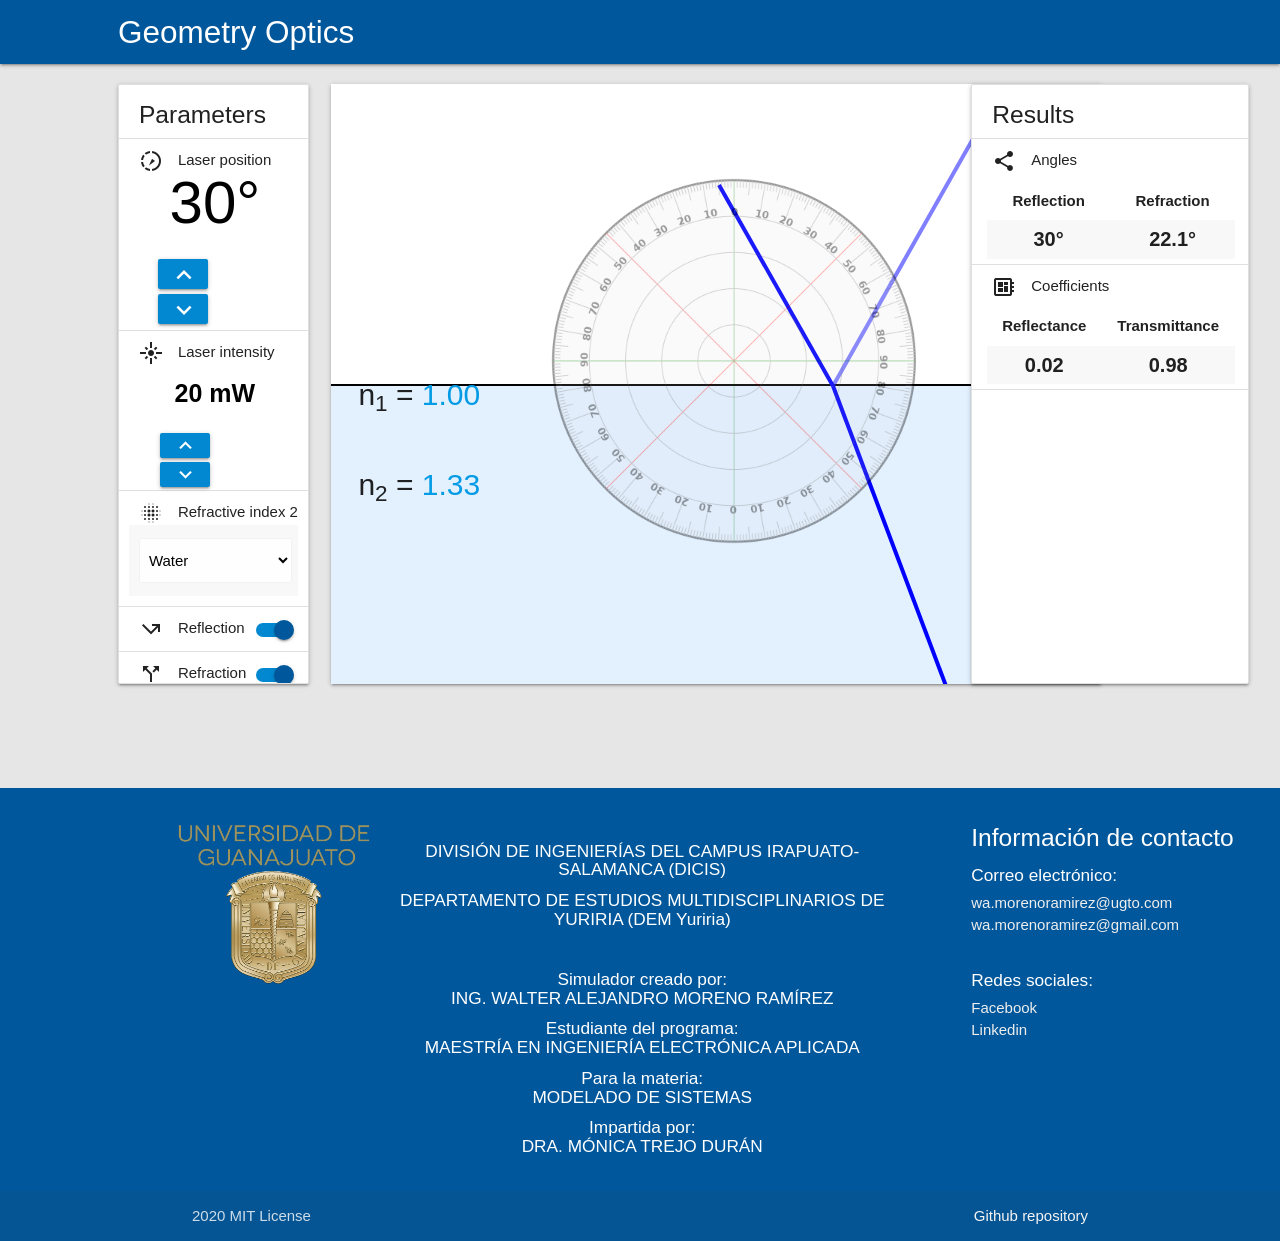
==== index.html @ 40cdc484 "Version 1.0 Stable version that show the reflection. refraction and some angles and coefficients res" ====
<!DOCTYPE html>
<html lang="en">
<head>
    <meta charset="UTF-8">
    <meta name="viewport" content="width=device-width, initial-scale=1.0">
    <link rel="stylesheet" href="Resource/css/materialize.min.css">
    <link rel="stylesheet" href="Resource/css/App.css">
    <link href="https://fonts.googleapis.com/icon?family=Material+Icons" rel="stylesheet">

    <title> Geometric Optics </title>
</head>
    <body>

        <nav class="light-blue darken-4">
            <div class="row">
                <div class="col m1 l1"></div>
                <div class="col m10 l10">
                    <div class="nav-wrapper">
                        <a href="#" class="brand-logo"> Geometry Optics </a>
                        <ul id="nav-mobile" class="right hide-on-med-and-down">
                            <!-- <li> <a class='dropdown-trigger btn' href='#' data-target='dropdown1'>Programas</a> </li> -->
                        </ul>
                    </div>
                </div>
                <div class="col m1 l1"></div>
            </div>
        </nav>

        <!-- Dropdown Structure -->
        <ul id='dropdown1' class='dropdown-content'>
            <li><a href="#!">one</a></li>
            <li><a href="#!">two</a></li>
            <li class="divider" tabindex="-1"></li>
            <li><a href="#!">three</a></li>
            <li><a href="#!"><i class="material-icons">view_module</i>four</a></li>
            <li><a href="#!"><i class="material-icons">cloud</i>five</a></li>
        </ul>

        <div class="row"></div>
        <div class="row">
            <div class="col m1 l1"></div>
            
            <div class="col m2 l2">
                
                <ul class="collection with-header parameters-area">
                    <li class="collection-header"><h5>Parameters</h5></li>

                    <li class="collection-item">
                        <p class="laser-position-title"> <i class="material-icons left">slow_motion_video</i> Laser position </p>
                        
                        <div class="container-laser-position">
                            <div class="input-field laser-rotation-input">
                                <input placeholder="Laser rotation" id="txtLaserPosition" type="text" class="validate" value="30°">
                            </div>

                            <div class="position-buttons">
                                <button id="btnMoreDegrees" class="waves-effect waves btn-small btnPaintCSS light-blue darken-2 degrees-icon"><i class="large material-icons">expand_less</i></button>
                                <button id="btnLessDegrees" class="waves-effect waves btn-small btnPaintCSS light-blue darken-2 degrees-icon"><i class="large material-icons">expand_more</i></button>
                            </div>

                        </div>
                    </li>

                    <li class="collection-item">
                        <p class="laser-position-title"> <i class="material-icons left">flare</i> Laser intensity  </p>

                        <div class="container-laser-position">
                            <div class="input-field laser-rotation-input">
                                <input id="txt-laser-intensity" type="text" class="validate" value="20 mW">
                            </div>

                            <div class="position-intensity-buttons">
                                <button id="btn-more-laser-intensity" class="waves-effect waves btn light-blue darken-2 laser-icon"><i class="large material-icons">expand_less</i></button>
                                <button id="btn-less-laser-intensity" class="waves-effect waves btn light-blue darken-2 laser-icon"><i class="large material-icons">expand_more</i></button>
                            </div>

                        </div>
                    </li>

                    <li class="collection-item">
                        <div class="laser-position-title">
                            
                            <div> <i class="material-icons left">blur_on</i> Refractive index 2 </div>

                            <table class="table-refractive-indices striped">
                                <thead>
                                  <tr>
<!--                                    <th class="center-align"> Refractive index 2 <div class="refractive-indices-notation"> n <sub>2</sub> </div> </th> -->
<!--                                    <th class="center-align refractive-indices-notation">
                                        <div class="numeration-refractive-index-3"></div> n <sub>3</sub> </div>
                                        
                                        <div class="switch switch-refractive-index-3">
                                            <label>
                                                <input id="checkbox-activate-index-3" type="checkbox">
                                                <span  class="lever"></span>
                                            </label>
                                        </div>
                                    </th>
-->
                                  </tr>
                                </thead>
                        
                                <tbody>
                                  <tr>
                                    <td>
                                        <div class="select-refractive-index-container">
                                            <select id="select-refractive-index-2" class="browser-default">
                                              <option value="1">Air</option>
                                              <option value="2">Water</option>
                                              <option value="3">Glass</option>
                                            </select>
                                        </div>
                                    </td>

<!--                                    <td>
                                        <div class="select-refractive-index-container">
                                            <select id="select-refractive-index-3" class="browser-default" disabled>
                                              <option value="1">Air</option>
                                              <option value="2">Water</option>
                                              <option value="3">Glass</option>
                                            </select>
                                        </div>
                                    </td>
-->
                                  </tr>
                                </tbody>
                              </table>

                        </div>
                    </li>

                    <li class="collection-item">
                        <div class="laser-position-title">
                            <div> <i class="material-icons left">call_missed_outgoing</i> Reflection  </div>
                            <div class="switch switch-reflection">
                                <label>
                                    <input id="checkboxReflection" type="checkbox">
                                    <span  class="lever"></span>
                                </label>
                            </div>
                        </div>
                    </li>

                    <li class="collection-item">
                        <div class="laser-position-title">
                            <div> <i class="material-icons left">call_split</i> Refraction  </div>
                            
                            <div class="switch switch-refraction">
                                <label>
                                    <input id="checkboxRefraction" type="checkbox">
                                    <span  class="lever"></span>
                                </label>
                            </div>

                        </div>

                    </li>

                    <li class="collection-item">
                        <div class="laser-position-title">
                            <div> <i class="material-icons left">pie_chart_outlined</i> Protactor  </div>
                            <div class="switch switch-transportador">
                                <label>
                                    <input id="checkboxImgTransportador" type="checkbox">
                                    <span  class="lever"></span>
                                </label>
                            </div>

                        </div>
                    </li>

                    <li class="collection-item"> </li>

                </ul>
                
            </div>

            <!-- Pizarron para pintar las simulaciones -->
            <div class="col m6 l6">
                <div class="container-svg">
                    <svg id="svg_paint" height="100%" width="100%"> </svg>
                </div>
    
                <img src="Resource/images/transportador.png" id="img-transportador" class="img-transportador">
                <p class="ref-index1-container"> n<sub>1</sub> = <a class="ref-index1"></a>  </p>
                <p class="ref-index2-container"> n<sub>2</sub> = <a class="ref-index2"></a>  </p>
                <p class="ref-index3-container"> n<sub>3</sub> = <a class="ref-index3"></a>  </p>
            </div>

            <!-- Columna para los resultados -->
            <div class="col m2 l2 col-results">
                <ul class="collection with-header parameters-area">
                    <li class="collection-header"><h5>Results</h5></li>

                    <li class="collection-item">
                        <p class="laser-position-title"> <i class="material-icons left">share</i> Angles </p>

                        <table class="table-angles striped">
                            <thead>
                              <tr>
                                  <th class="center-align">Reflection</th>
                                  <th class="center-align">Refraction</th>
                              </tr>
                            </thead>
                    
                            <tbody>
                              <tr class="tr-data">
                                <td class="angle-reflection-result center-align"></td>
                                <td class="angle-refraction-result center-align"></td>
                              </tr>
                            </tbody>
                        </table>

                    </li>

                    <li class="collection-item">
                        <p class="laser-position-title"> <i class="material-icons left">developer_board</i> Coefficients </p>

                        <table class="table-coefficients striped">
                            <thead>
                              <tr>
                                  <th class="center-align">Reflectance</th>
                                  <th class="center-align">Transmittance</th>
                              </tr>
                            </thead>
                    
                            <tbody>
                              <tr class="tr-data">
                                <td class="resultReflectance center-align"></td>
                                <td class="resultTransmittance center-align"></td>
                              </tr>
                            </tbody>
                        </table>
                    </li>

                    <li class="collection-item">
                    </li>

<!--
                    <li class="collection-item">
                        <p class="laser-position-title"> <i class="material-icons left">trending_flat</i> Max distance </p>
                        <table class="table-coefficients striped">
                            <tbody>
                              <tr class="tr-data">
                                <td class="result-max-distance center-align"> 2 m </td>
                              </tr>
                            </tbody>
                        </table>
                    </li>

                    <li class="collection-item">
                        <p class="laser-position-title"> <i class="material-icons left">undo</i> alpha <sub>2</sub> </p>
                    </li>

                    <li class="collection-item">
                        <button class="btn waves-effect waves-light btn-draw-circle light-blue darken-4" type="submit" name="action">
                            Draw circle <i class="material-icons left">brightness_1</i>
                        </button>
                    </li>
-->
                </ul>
            </div>

            <div class="col m1 l1"></div>
        </div><br><br><br>

        <footer class="page-footer light-blue darken-4">
            <div class="row">

                <div class="col m1 l1"></div>
                <div class="col m3 l3">
                    <img class="imagen-ug" src="Resource/images/escudo.png" alt="Escudo oficial de la Universidad de Guanajuato" href="www.ugto.mx">
                </div>

                <div class="col m5 l5">
                    <div class="course-information"> <br>
                        <h6 class="white-text center-align">DIVISI&Oacute;N DE INGENIER&Iacute;AS DEL CAMPUS IRAPUATO-SALAMANCA (DICIS)</h6>
                        <h6 class="white-text center-align">DEPARTAMENTO DE ESTUDIOS MULTIDISCIPLINARIOS DE YURIRIA (DEM Yuriria)</h6> <br>
                        <h6 class="white-text center-align">Simulador creado por: <br> ING. WALTER ALEJANDRO MORENO RAM&Iacute;REZ</h6>
                        <h6 class="white-text center-align">Estudiante del programa: <br> MAESTRÍA EN INGENIER&Iacute;A ELECTR&Oacute;NICA APLICADA</h6>
                        <h6 class="white-text center-align">Para la materia: <br> MODELADO DE SISTEMAS </h6>
                        <h6 class="white-text center-align">Impartida por: <br> DRA. M&Oacute;NICA TREJO DUR&Aacute;N </h6>

                        <p class="grey-text text-lighten-4 center-align">  </p>
                    </div>
                </div>

                <div class="col m3 l3">
                    <h5 class="white-text"> Información de contacto </h5>
                    <ul>
                        <h6>Correo electr&oacute;nico:</h6>
                        <li><a class="grey-text text-lighten-3" href="#!">wa.morenoramirez@ugto.com</a></li>
                        <li><a class="grey-text text-lighten-3" href="#!">wa.morenoramirez@gmail.com</a></li> <br>
                        
                        <h6>Redes sociales:</h6>
                        <li><a class="grey-text text-lighten-3" href="https://www.facebook.com/walteralejandromr">Facebook</a></li>
                        <li><a class="grey-text text-lighten-3" href="https://www.linkedin.com/in/walter-alejandro-moreno-ram%C3%ADrez-91846a1a5/">Linkedin</a></li>
                    </ul>
                </div>

            </div>
            <div class="footer-copyright">
                <div class="container">
                2020 MIT License
                <a class="grey-text text-lighten-4 right" href="https://github.com/wamor17/Geometry_Optics_Simulator"> Github repository </a>
                </div>
            </div>
        </footer>

        <script src="Resource/js/jquery-3.5.1.min.js"></script>
        <script src="Resource/js/materialize.min.js"></script>
        <script src="Resource/js/App.js"></script>
    </body>
</html>
---- Resource/css/App.css ----
body{
    background: rgb(230, 230, 230);
}

.container-svg{
    position: relative;
    width: 770px;
    height: 600px;
    background: linear-gradient(180deg, rgb(255, 255, 255) 50%, rgb(227, 241, 255) 50%, rgb(227, 241, 255) 100%);
    box-shadow: 0 2px 2px 0 rgba(0,0,0,0.14), 0 3px 1px -2px rgba(0,0,0,0.12), 0 1px 5px 0 rgba(0,0,0,0.2);
    z-index: -1;
    display: block;
    opacity: 1;
}

.col-results{
    width: 300px !important;
}

.position-buttons{
    width: 50px;
    padding: 0 0 0 5px;
}

.position-buttons button{
   display: block;
}

#btnMoreDegrees, #btnLessDegrees{
    margin: 5px;
    width: 50px;
    height: 30px;
    z-index: 100;
}

#img-transportador{
    position: absolute;
    left: 42%;
    right: auto;
    top: 18.8%;
    bottom: auto;
    width: 30%;
    z-index: 1;
    opacity: 0.4;
}

.collection-item{
    padding-left: 15px !important;
}

.collection-item{
    padding: 0 !important;
    box-shadow: none !important;
}

.collapsible, .parameters-area, .expandible {
    box-shadow: none !important;
}

.collapsible-body{
    background-color: white !important;
}

.collapsible, .collection, .parameters-area{
    background-color: white;
    height: 600px;
    margin-top: 0;
    box-shadow: 0 2px 2px 0 rgba(0,0,0,0.14), 0 3px 1px -2px rgba(0,0,0,0.12), 0 1px 5px 0 rgba(0,0,0,0.2) !important;
}

.btnPaintCSS{
    left: 30%
}

#txtLaserPosition, #txt-laser-intensity{
    position: relative;
    top: -15px;
    left: 15px;
    width: 100px;
    height: 65px;
    font-size: 60px !important;
    margin: 0 0 0 0 !important;
    padding: 2px 10px 2px 15px;
    text-align: center;
    border-bottom: 0 !important;
}

.laser-position-title{
    margin: 10px 0px 10px 20px;
}

.laser-position-title div{
    display: inline-block;
}

.switch-reflection, .switch-refraction, .switch-transportador{
     position: absolute;
     right: 0;
 }

.ref-index1-container, .ref-index2-container, .ref-index3-container{
    position: absolute;
    font-size: 30px;
}

.ref-index1-container{
    top: 38%;
    left: 28%;
}

.ref-index2-container{
    top: 48%;
    left: 28%;
}

.ref-index3-container{
    top: 65%;
    left: 28%;
    display: none;
}

#textbox-reflection, #checkboxImgTransportador{
    margin-bottom: 0px !important;
    width: 80%;
    font-size: 35px;
    text-align: center; 
}

.refraction-box div{
    display: inline-block;
}

.select-refractive-index-container{
    margin: 5px 2px;
    width: 100%;
}

.container-text-box{
    margin: 5px 5px 5px -10px !important;
    padding: 0 5px 0 25px;
    right: 0;
}

.refraction-box div{
    display: inline-block;
}

#textbox-refraction{
    width: 80px;
    font-size: 35px;
    text-align: center;
}

.txt-output-reflection{
    margin: 2px 10px 2px 10px;
}

.result-reflection-container p, .result-refraction-container p{
    display: inline-block;
}

.results-simulation{
    margin: 0 0px 0 20px !important;
}

.angle-reflection-result, .angle-refraction-result{
    position: relative;
    font-size: 20px;
    font-weight: bold;
    margin-left: 15px;
}

.row-menu-navbar{
    margin-bottom: 0 !important;
}

.table-coefficients{
    margin: 0 5px 5px 15px;
    width: 90% !important;
}

.table-angles{
    margin: 0 5px 5px 15px;
    width: 90% !important;
}

.table-refractive-indices{
    margin: 0 5px 5px -10px;
    width: 100%;
}

.refractive-indices-notation{
    font-size: 20px;
}

th, td{
    padding: 8px !important;
}

.resultReflectance, .resultTransmittance{
    font-size: 20px;
    font-weight: bold;
}

.tr-data{
    border-bottom: 0 !important;
}

.collection-header{
    padding: 0 20px !important;
}

.imagen-ug{
    width: 75%;
    margin-left: 15%;
/*    margin-top: 30px;    */
}

.course-information{
    position: relative;
    left: -10%;
}

.container-laser-position div{
    display: inline-block;
    margin: 1px !important;
}

.container-laser-position{
    padding: 0px 15px 0 15px !important;
}

.laser-intensity{
    margin: 6px 20px 10px 45px;
    width: 50%;
    border: 1px solid black;
}

#txt-laser-intensity{
    height: 50px !important;
    text-align: center !important;
    font-size: 25px !important;
    top: -8px;
    font-weight: bold;
}

#btn-more-laser-intensity, #btn-less-laser-intensity{
    margin: 2px;
    width: 50px;
    height: 25px;
}

.position-intensity-buttons{
    width: 50px;
    padding: 0 0 0 23px;
}

.laser-icon i{
    position: relative;
    font-size: 25px;
    top: -5px;
    left: -3px;
}

.degrees-icon i{
    font-size: 30px;
    position: relative;
    left: -5px;
}

.switch label input[type=checkbox]:checked+.lever {
    background-color: #0288d1;
}
  
.switch label input[type=checkbox]:checked+.lever:after {
    background-color: #01579b;
}

.btn-draw-circle{
    margin-left: 22%;
    margin-top: 10%;
}

.result-max-distance{
    font-size: 20px;
    font-weight: bold;
}

.numeration-refractive-index-3{
    left: 0 !important;
}

.switch-refractive-index-3{
    margin-right: -35px;
}

.numeration-refractive-index-3{
    margin-right: -20px;
}
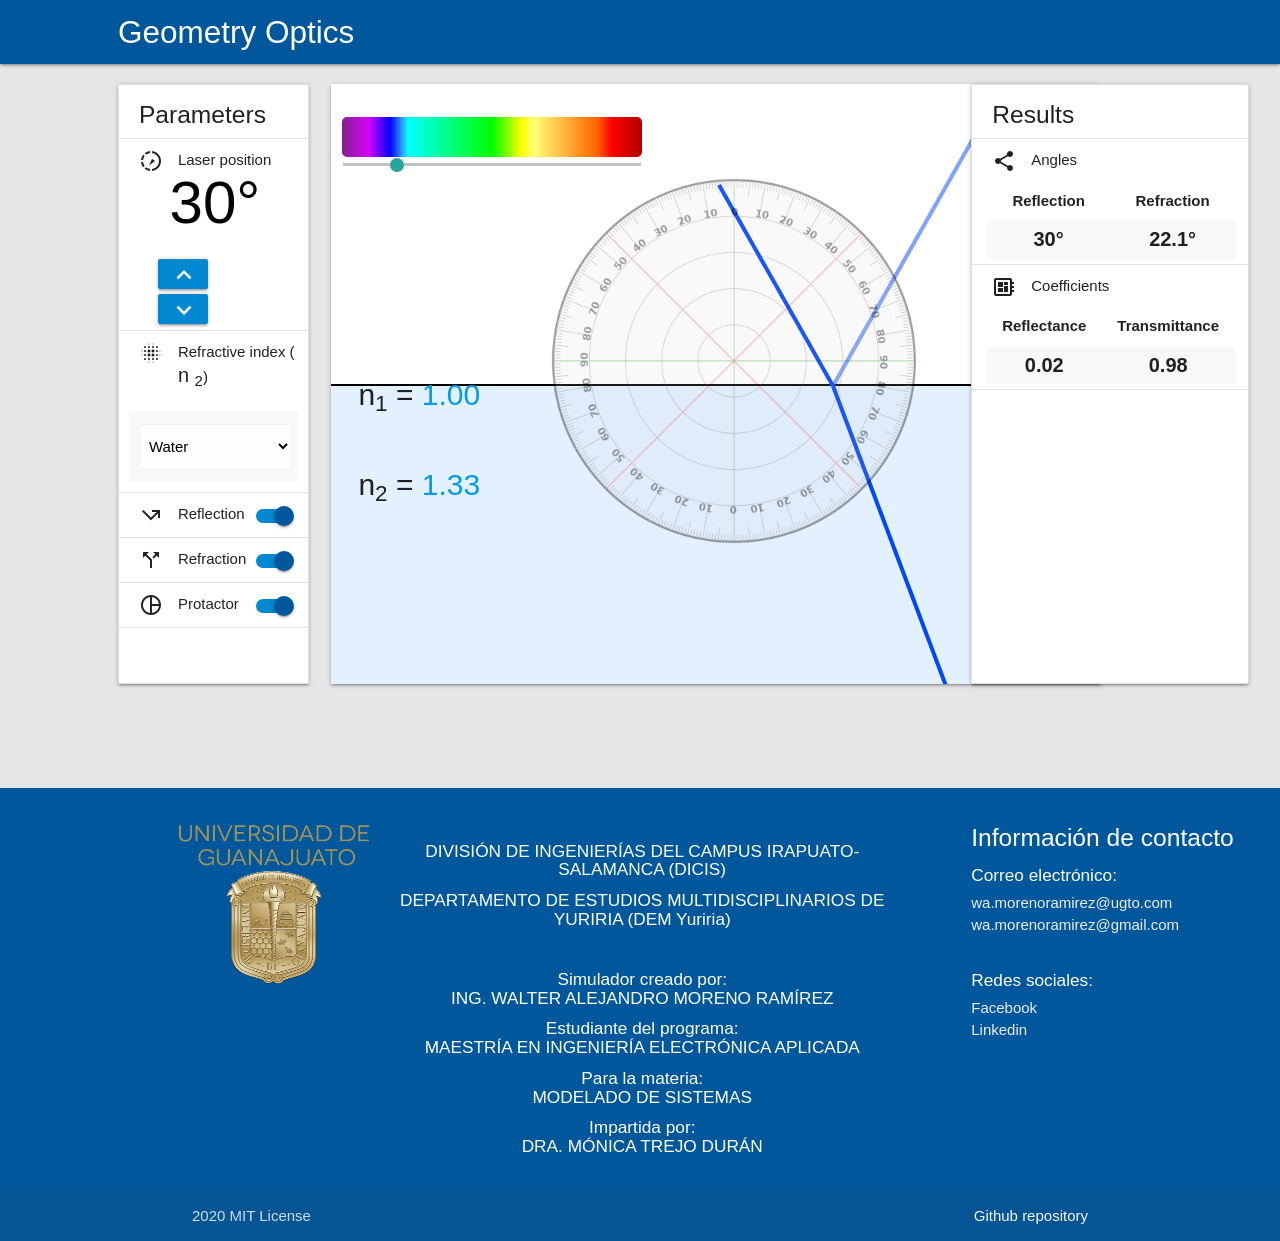
==== commit 5aede2a2: "Version 1.1 Add the option to change the color of the lines drawed, and comment some code for hide t" ====
--- a/index.html
+++ b/index.html
@@ -16,7 +16,7 @@
                 <div class="col m1 l1"></div>
                 <div class="col m10 l10">
                     <div class="nav-wrapper">
-                        <a href="#" class="brand-logo"> Geometry Optics </a>
+                        <a href="index.html" class="brand-logo"> Geometry Optics </a>
                         <ul id="nav-mobile" class="right hide-on-med-and-down">
                             <!-- <li> <a class='dropdown-trigger btn' href='#' data-target='dropdown1'>Programas</a> </li> -->
                         </ul>
@@ -43,7 +43,7 @@
             <div class="col m2 l2">
                 
                 <ul class="collection with-header parameters-area">
-                    <li class="collection-header"><h5>Parameters</h5></li>
+                    <li class="collection-header"><h5> <strong>Parameters</strong> </h5></li>
 
                     <li class="collection-item">
                         <p class="laser-position-title"> <i class="material-icons left">slow_motion_video</i> Laser position </p>
@@ -61,7 +61,7 @@
                         </div>
                     </li>
 
-                    <li class="collection-item">
+<!--                    <li class="collection-item">
                         <p class="laser-position-title"> <i class="material-icons left">flare</i> Laser intensity  </p>
 
                         <div class="container-laser-position">
@@ -75,18 +75,18 @@
                             </div>
 
                         </div>
-                    </li>
+                    </li> -->
 
                     <li class="collection-item">
                         <div class="laser-position-title">
                             
-                            <div> <i class="material-icons left">blur_on</i> Refractive index 2 </div>
+                            <div> <i class="material-icons left">blur_on</i> Refractive index (<div class="refractive-indices-notation"> <strong>n <sub>2</sub></strong></div>) </div> <br>
 
                             <table class="table-refractive-indices striped">
                                 <thead>
                                   <tr>
-<!--                                    <th class="center-align"> Refractive index 2 <div class="refractive-indices-notation"> n <sub>2</sub> </div> </th> -->
-<!--                                    <th class="center-align refractive-indices-notation">
+<!--                                    <th class="center-align refractive-indices-notation"> n <sub>2</sub> </th>
+                                    <th class="center-align refractive-indices-notation">
                                         <div class="numeration-refractive-index-3"></div> n <sub>3</sub> </div>
                                         
                                         <div class="switch switch-refractive-index-3">
@@ -95,11 +95,10 @@
                                                 <span  class="lever"></span>
                                             </label>
                                         </div>
-                                    </th>
--->
+                                    </th> -->
                                   </tr>
                                 </thead>
-                        
+<br>
                                 <tbody>
                                   <tr>
                                     <td>
@@ -111,7 +110,6 @@
                                             </select>
                                         </div>
                                     </td>
-
 <!--                                    <td>
                                         <div class="select-refractive-index-container">
                                             <select id="select-refractive-index-3" class="browser-default" disabled>
@@ -120,8 +118,7 @@
                                               <option value="3">Glass</option>
                                             </select>
                                         </div>
-                                    </td>
--->
+                                    </td> -->
                                   </tr>
                                 </tbody>
                               </table>
@@ -185,12 +182,24 @@
                 <p class="ref-index1-container"> n<sub>1</sub> = <a class="ref-index1"></a>  </p>
                 <p class="ref-index2-container"> n<sub>2</sub> = <a class="ref-index2"></a>  </p>
                 <p class="ref-index3-container"> n<sub>3</sub> = <a class="ref-index3"></a>  </p>
+
+                <div class="color-slider-container">
+                    <div class="color-box"></div>
+                    <div class="color-range-field">
+                        <p class="range-field">
+                            <input type="range" id="range-color" min="400" max="700" />
+                        </p>
+                    </div>
+                </div>
+
+                <div id="test-slider"></div>
+
             </div>
 
             <!-- Columna para los resultados -->
             <div class="col m2 l2 col-results">
                 <ul class="collection with-header parameters-area">
-                    <li class="collection-header"><h5>Results</h5></li>
+                    <li class="collection-header"><h5> <strong>Results</strong> </h5></li>
 
                     <li class="collection-item">
                         <p class="laser-position-title"> <i class="material-icons left">share</i> Angles </p>
@@ -247,17 +256,13 @@
                             </tbody>
                         </table>
                     </li>
-
-                    <li class="collection-item">
-                        <p class="laser-position-title"> <i class="material-icons left">undo</i> alpha <sub>2</sub> </p>
-                    </li>
-
-                    <li class="collection-item">
+-->
+
+<!--                    <li class="collection-item">
                         <button class="btn waves-effect waves-light btn-draw-circle light-blue darken-4" type="submit" name="action">
                             Draw circle <i class="material-icons left">brightness_1</i>
                         </button>
-                    </li>
--->
+                    </li> -->            
                 </ul>
             </div>
 
--- a/Resource/css/App.css
+++ b/Resource/css/App.css
@@ -43,6 +43,7 @@
     width: 30%;
     z-index: 1;
     opacity: 0.4;
+    border-radius: 100%;
 }
 
 .collection-item{
@@ -115,9 +116,8 @@
 }
 
 .ref-index3-container{
-    top: 65%;
-    left: 28%;
-    display: none;
+    top: 68%;
+    left: 28.3%;
 }
 
 #textbox-reflection, #checkboxImgTransportador{
@@ -299,4 +299,36 @@
     margin-right: -20px;
 }
 
-
+.ref-index3-container{
+    display: none;
+}
+
+.color-box{
+    width: 300px;
+    height: 40px;
+    background-color: rgb(220, 220, 220);
+    border-radius: 5px;
+    background: linear-gradient(90deg, rgb(133, 33, 139) 0%, rgb(212, 2, 251) 9%, rgb(0, 0, 255) 16%, rgb(48, 155, 255) 20%, rgb(0, 255, 255) 22%, rgb(0, 255, 0) 50%, rgb(255, 255, 0) 60%, rgb(255, 255, 120) 64%, rgb(254, 102, 1) 85%, rgb(255, 0, 0) 90%, rgb(180, 0, 0) 100% );
+}
+
+.color-slider-container div{
+    display: block;
+}
+
+.color-slider-container{
+    position: absolute;
+    top: 13%;
+    left: 26.7%;
+}
+
+.range-field{
+    margin-bottom: 0;
+    margin-top: -10px;
+}
+
+.img-espectro-visible{
+    position: absolute;
+    top: 15%;
+    width: 100%;
+    height: 40px;
+}
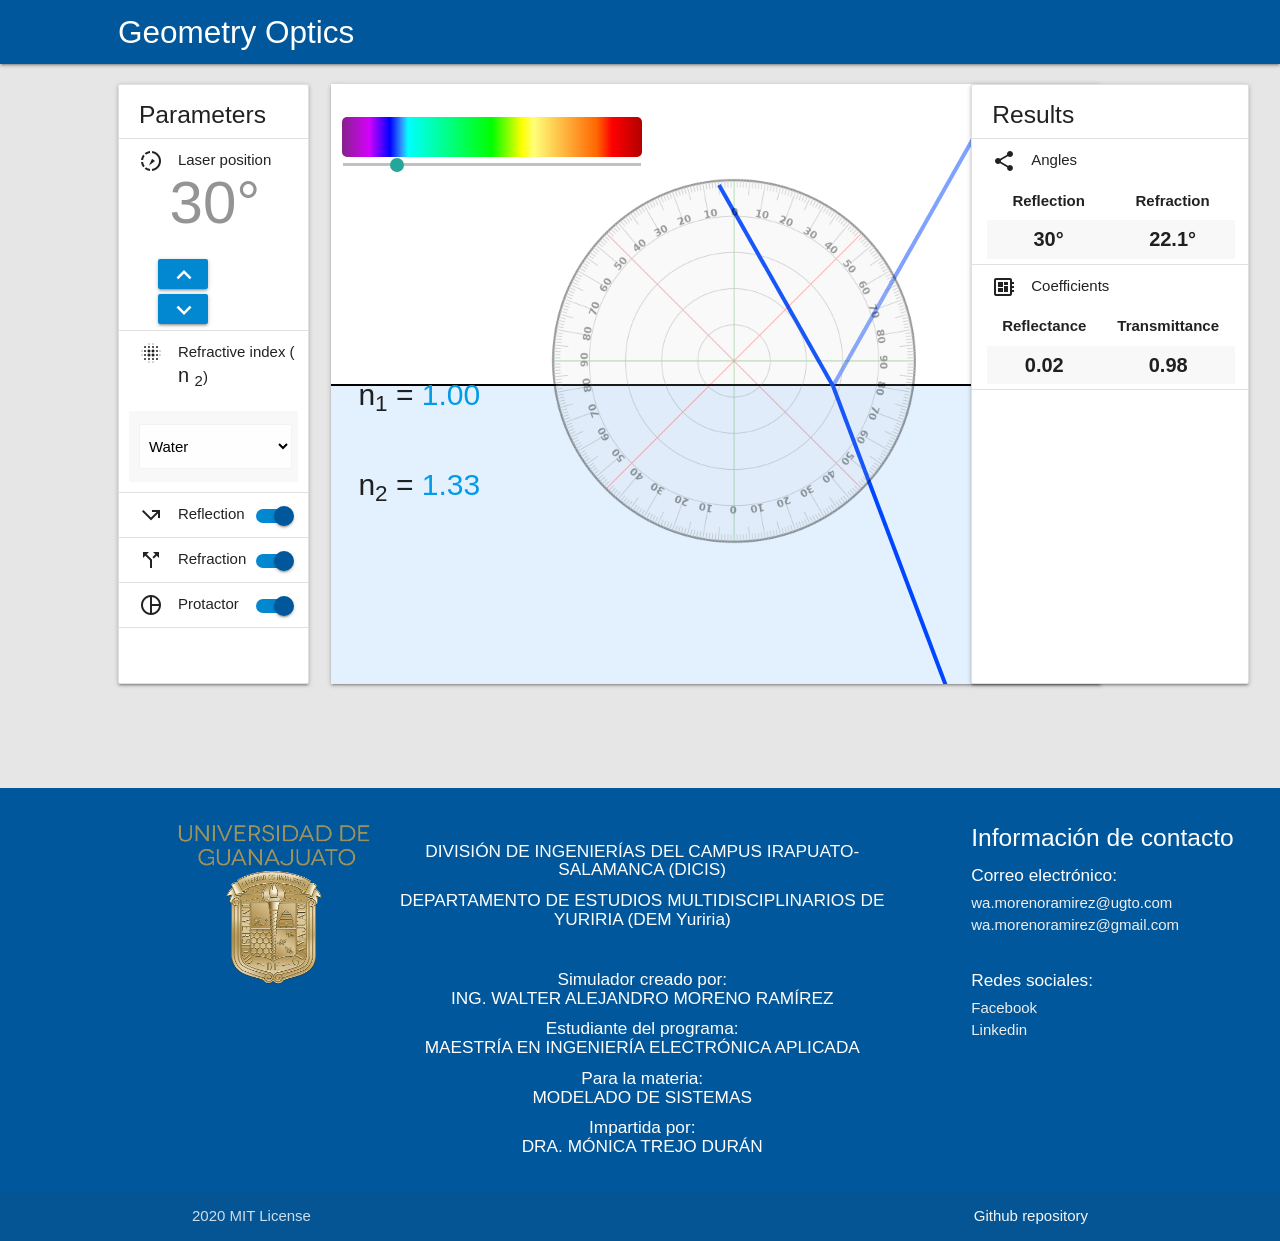
==== commit 6d2ab287: "Version 1.1.1 Fixed minor bugs - Fix the bug in refractive index select and the reflection and refra" ====
--- a/index.html
+++ b/index.html
@@ -50,7 +50,7 @@
                         
                         <div class="container-laser-position">
                             <div class="input-field laser-rotation-input">
-                                <input placeholder="Laser rotation" id="txtLaserPosition" type="text" class="validate" value="30°">
+                                <input disabled placeholder="Laser rotation" id="txtLaserPosition" type="text" class="validate" value="30°">
                             </div>
 
                             <div class="position-buttons">
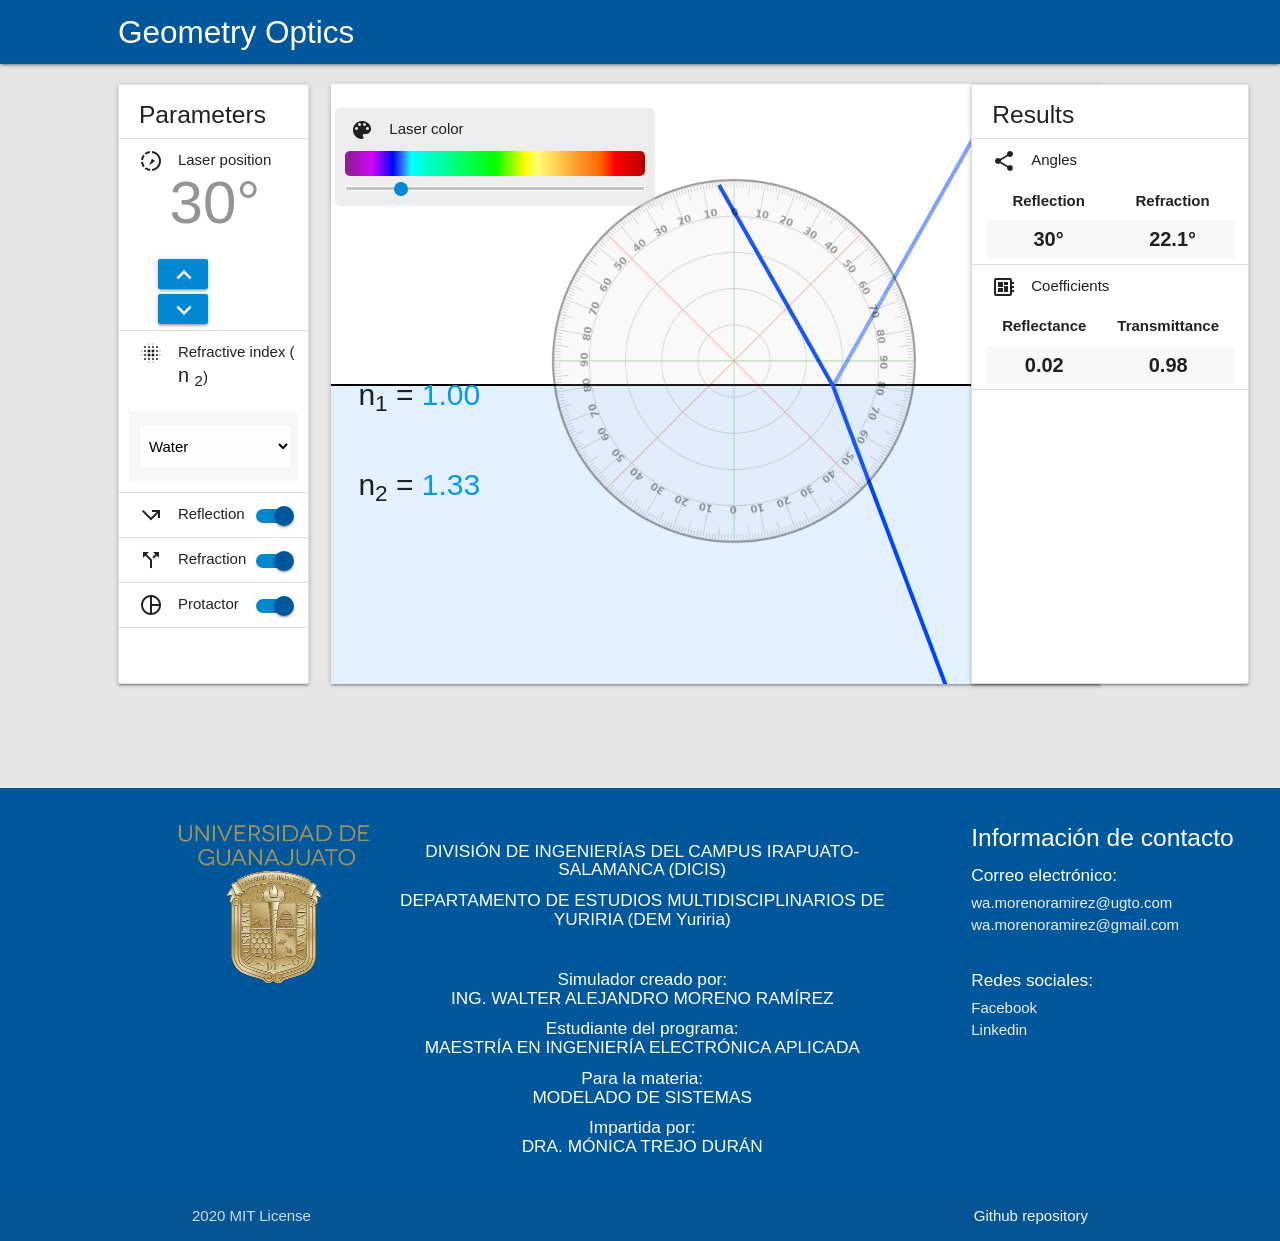
==== commit 245abed9: "Version 1.1.2 Just a little appearance modification in the color slider." ====
--- a/index.html
+++ b/index.html
@@ -184,6 +184,7 @@
                 <p class="ref-index3-container"> n<sub>3</sub> = <a class="ref-index3"></a>  </p>
 
                 <div class="color-slider-container">
+                    <p class="title-laser-color"> <i class="material-icons left">color_lens</i> Laser color </p>
                     <div class="color-box"></div>
                     <div class="color-range-field">
                         <p class="range-field">
--- a/Resource/css/App.css
+++ b/Resource/css/App.css
@@ -305,7 +305,7 @@
 
 .color-box{
     width: 300px;
-    height: 40px;
+    height: 25px;
     background-color: rgb(220, 220, 220);
     border-radius: 5px;
     background: linear-gradient(90deg, rgb(133, 33, 139) 0%, rgb(212, 2, 251) 9%, rgb(0, 0, 255) 16%, rgb(48, 155, 255) 20%, rgb(0, 255, 255) 22%, rgb(0, 255, 0) 50%, rgb(255, 255, 0) 60%, rgb(255, 255, 120) 64%, rgb(254, 102, 1) 85%, rgb(255, 0, 0) 90%, rgb(180, 0, 0) 100% );
@@ -317,13 +317,21 @@
 
 .color-slider-container{
     position: absolute;
-    top: 13%;
-    left: 26.7%;
+    top: 12%;
+    left: 26.2%;
+    padding: 5px 10px 5px 10px;
+    background-color: rgba(220, 220, 220, 0.5);
+    border-radius: 5px;
+    z-index: 15;
 }
 
 .range-field{
-    margin-bottom: 0;
-    margin-top: -10px;
+    margin-bottom: -5px;
+    margin-top: -5px;
+}
+
+.range-color{
+    background-color: rgb(0, 0, 255) !important;
 }
 
 .img-espectro-visible{
@@ -332,3 +340,29 @@
     width: 100%;
     height: 40px;
 }
+
+.title-laser-color{
+    margin: 5px 0px 10px 5px;
+}
+
+/* Change the slider color*/
+
+input[type=range]::-webkit-slider-thumb {
+    background-color: #0288d1;
+}
+
+input[type=range]::-moz-range-thumb {
+    background-color: #0288d1;
+}
+
+input[type=range]::-ms-thumb {
+    background-color: #0288d1;
+}
+
+input[type=range] + .thumb {
+    background-color: #01579b;
+}
+
+input[type=range] + .thumb.active .value {
+    color: #dedede;
+}
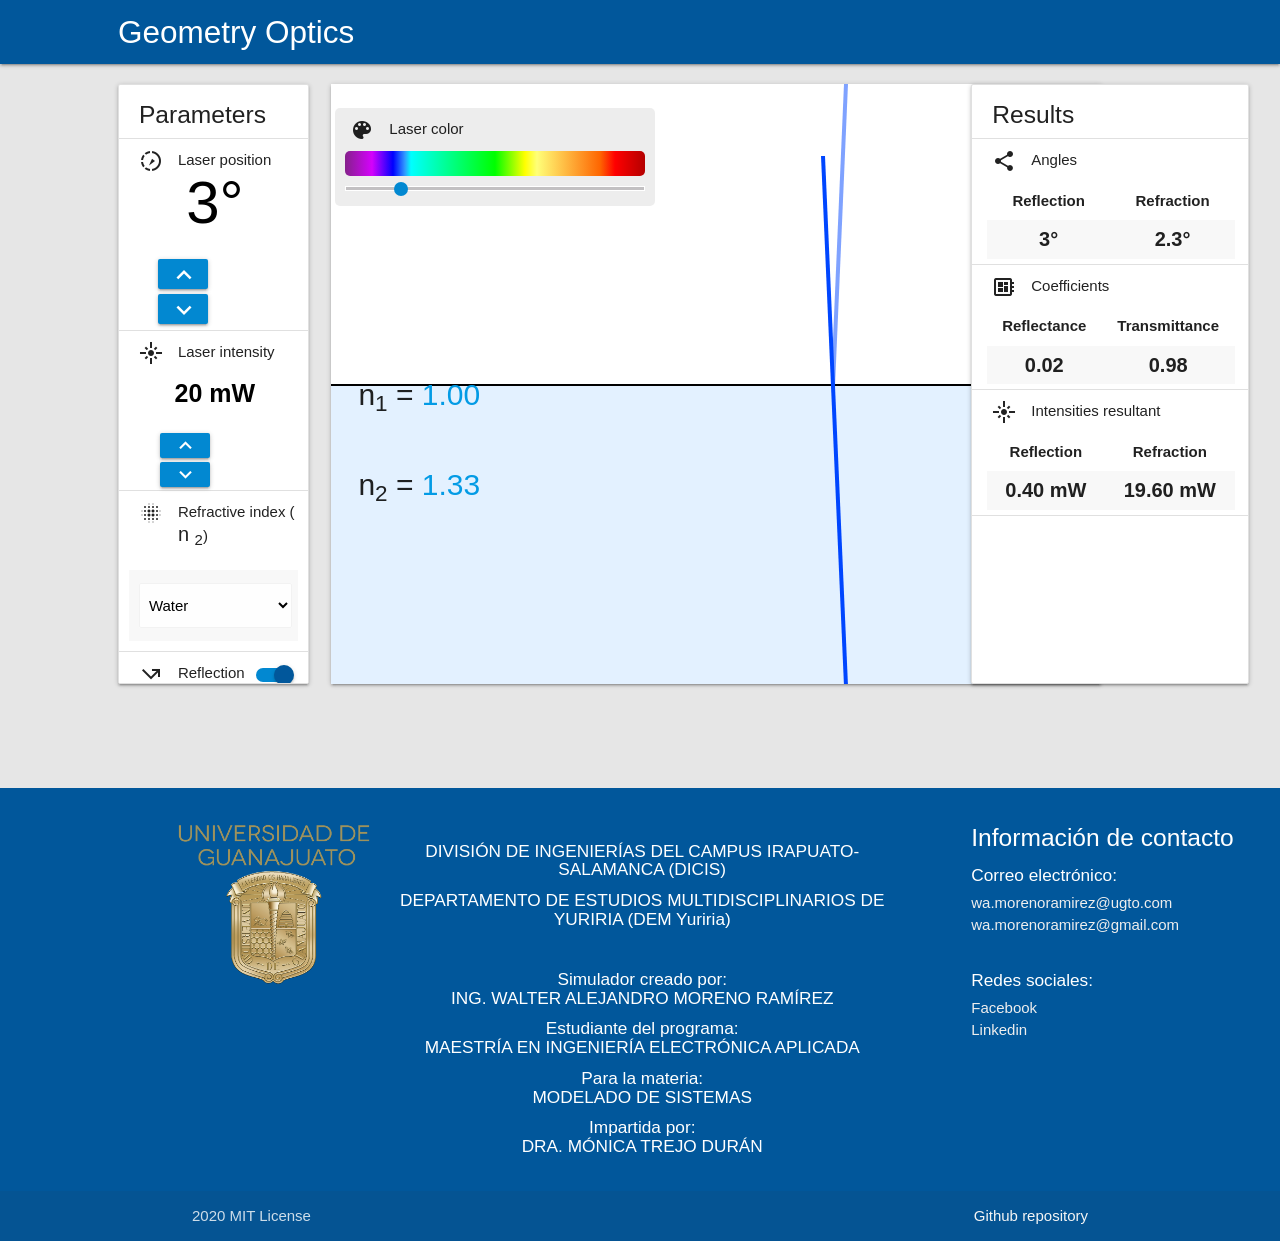
==== commit e8c9c626: "Version 1.1.3 Fix some problems with the color state of the line, and the refraction index's air of " ====
--- a/index.html
+++ b/index.html
@@ -50,7 +50,7 @@
                         
                         <div class="container-laser-position">
                             <div class="input-field laser-rotation-input">
-                                <input disabled placeholder="Laser rotation" id="txtLaserPosition" type="text" class="validate" value="30°">
+                                <input placeholder="Laser rotation" id="txtLaserPosition" type="text" class="validate" value="3°">
                             </div>
 
                             <div class="position-buttons">
@@ -61,7 +61,7 @@
                         </div>
                     </li>
 
-<!--                    <li class="collection-item">
+                    <li class="collection-item">
                         <p class="laser-position-title"> <i class="material-icons left">flare</i> Laser intensity  </p>
 
                         <div class="container-laser-position">
@@ -75,7 +75,7 @@
                             </div>
 
                         </div>
-                    </li> -->
+                    </li>
 
                     <li class="collection-item">
                         <div class="laser-position-title">
@@ -244,6 +244,26 @@
                     </li>
 
                     <li class="collection-item">
+                        <p class="laser-position-title"> <i class="material-icons left">flare</i> Intensities resultant </p>
+
+                        <table class="table-coefficients striped">
+                            <thead>
+                              <tr>
+                                  <th class="center-align">Reflection</th>
+                                  <th class="center-align">Refraction</th>
+                              </tr>
+                            </thead>
+                    
+                            <tbody>
+                              <tr class="tr-data">
+                                <td class="resultReflectionIntensity center-align"></td>
+                                <td class="resultRefractionIntensity center-align"></td>
+                              </tr>
+                            </tbody>
+                        </table>
+                    </li>
+
+                    <li class="collection-item">
                     </li>
 
 <!--
--- a/Resource/css/App.css
+++ b/Resource/css/App.css
@@ -35,6 +35,7 @@
 }
 
 #img-transportador{
+    display: none;
     position: absolute;
     left: 42%;
     right: auto;
@@ -198,7 +199,7 @@
     padding: 8px !important;
 }
 
-.resultReflectance, .resultTransmittance{
+.resultReflectance, .resultTransmittance, .resultReflectionIntensity, .resultRefractionIntensity{
     font-size: 20px;
     font-weight: bold;
 }
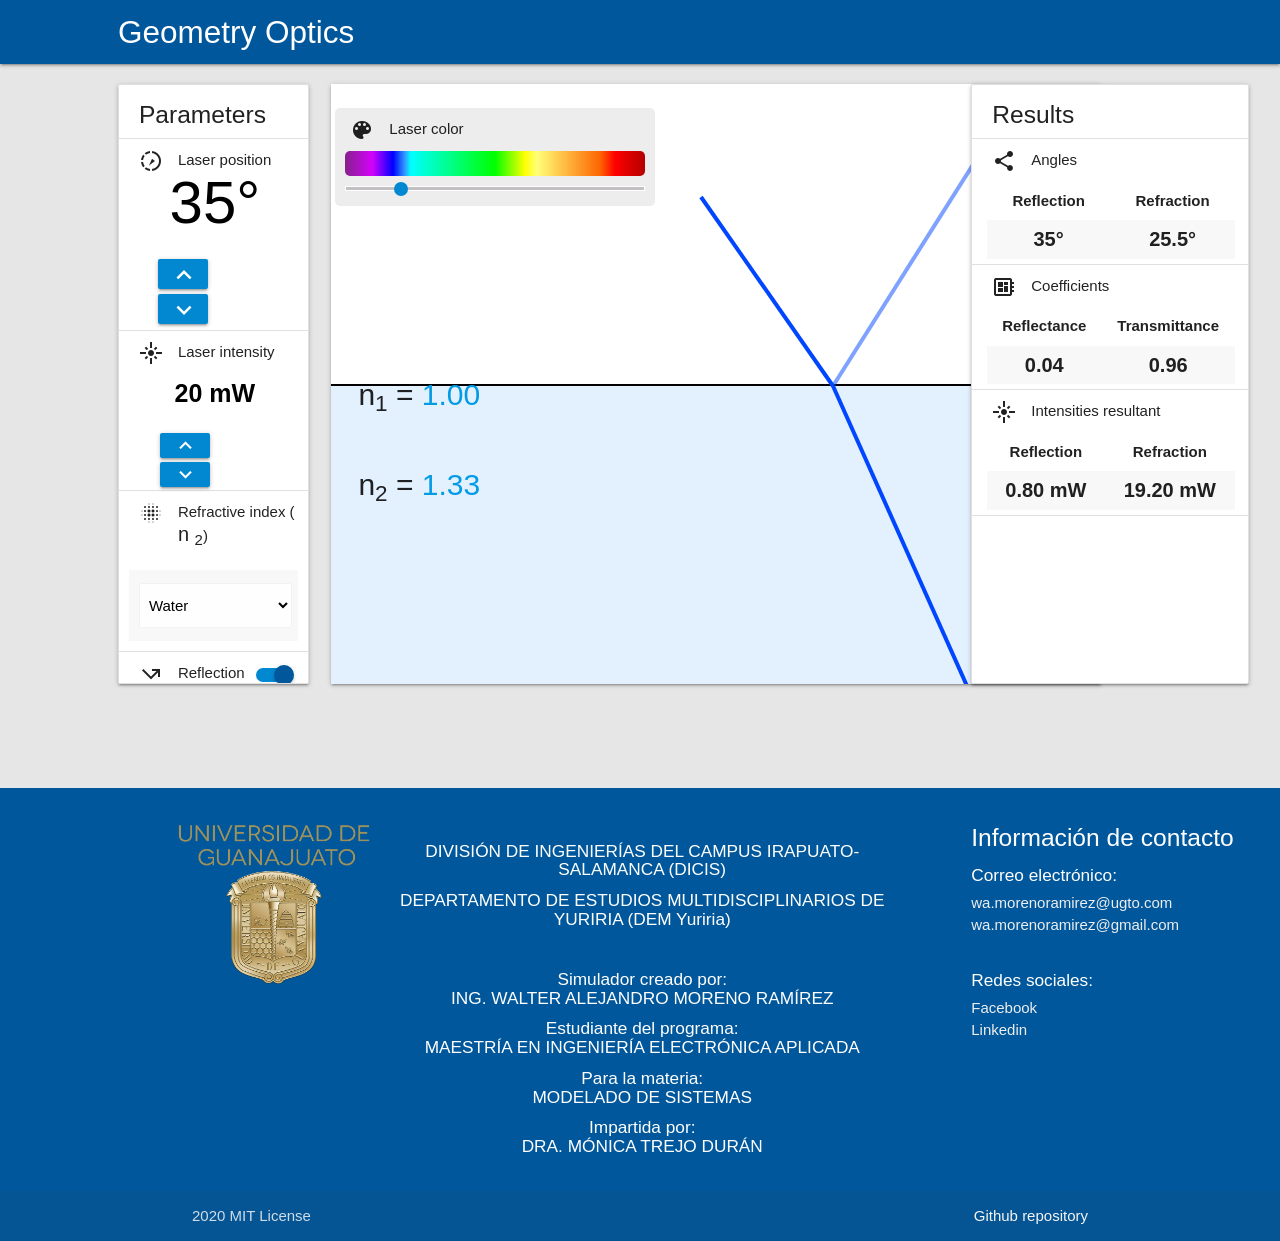
==== commit 4cb29ebc: "Version 1.1.3 Changue the value of the angle of 3 to 35" ====
--- a/index.html
+++ b/index.html
@@ -50,7 +50,7 @@
                         
                         <div class="container-laser-position">
                             <div class="input-field laser-rotation-input">
-                                <input placeholder="Laser rotation" id="txtLaserPosition" type="text" class="validate" value="3°">
+                                <input placeholder="Laser rotation" id="txtLaserPosition" type="text" class="validate" value="35°">
                             </div>
 
                             <div class="position-buttons">
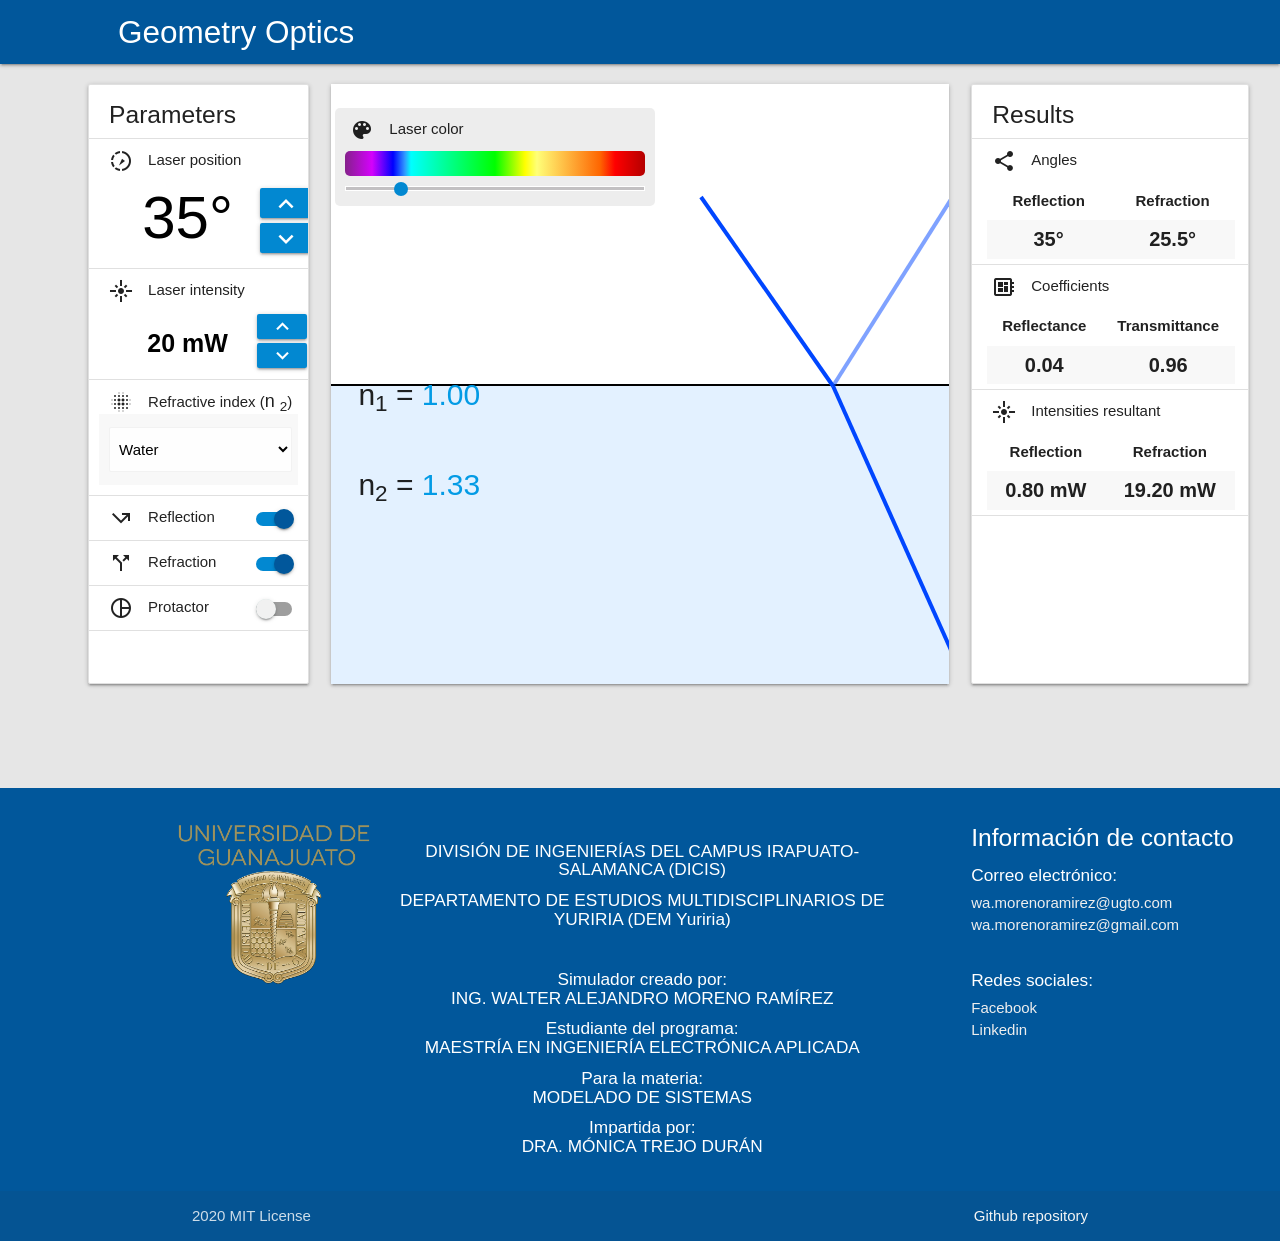
==== commit dc710731: "Version 1.1.3 Modify the width of some elements for the best match en diferente displays resolution." ====
--- a/index.html
+++ b/index.html
@@ -38,9 +38,9 @@
 
         <div class="row"></div>
         <div class="row">
-            <div class="col m1 l1"></div>
+            <div class="col m1 l1 col-left-blank"></div>
             
-            <div class="col m2 l2">
+            <div class="col m2 l2 col-parameters">
                 
                 <ul class="collection with-header parameters-area">
                     <li class="collection-header"><h5> <strong>Parameters</strong> </h5></li>
@@ -80,7 +80,7 @@
                     <li class="collection-item">
                         <div class="laser-position-title">
                             
-                            <div> <i class="material-icons left">blur_on</i> Refractive index (<div class="refractive-indices-notation"> <strong>n <sub>2</sub></strong></div>) </div> <br>
+                            <div> <i class="material-icons left">blur_on</i> Refractive index (<div class="refractive-indices-notation"> <strong>n <sub>2</sub></strong></div>) </div>
 
                             <table class="table-refractive-indices striped">
                                 <thead>
--- a/Resource/css/App.css
+++ b/Resource/css/App.css
@@ -5,7 +5,7 @@
 
 .container-svg{
     position: relative;
-    width: 770px;
+    width: 100%;
     height: 600px;
     background: linear-gradient(180deg, rgb(255, 255, 255) 50%, rgb(227, 241, 255) 50%, rgb(227, 241, 255) 100%);
     box-shadow: 0 2px 2px 0 rgba(0,0,0,0.14), 0 3px 1px -2px rgba(0,0,0,0.12), 0 1px 5px 0 rgba(0,0,0,0.2);
@@ -20,7 +20,7 @@
 
 .position-buttons{
     width: 50px;
-    padding: 0 0 0 5px;
+    padding: 0 0 0 1%;
 }
 
 .position-buttons button{
@@ -192,7 +192,7 @@
 }
 
 .refractive-indices-notation{
-    font-size: 20px;
+    font-size: 18px;
 }
 
 th, td{
@@ -229,7 +229,7 @@
 }
 
 .container-laser-position{
-    padding: 0px 15px 0 15px !important;
+    padding: 0px 15px 0 8% !important;
 }
 
 .laser-intensity{
@@ -254,7 +254,7 @@
 
 .position-intensity-buttons{
     width: 50px;
-    padding: 0 0 0 23px;
+    padding: 0 0 0 9%;
 }
 
 .laser-icon i{
@@ -367,3 +367,15 @@
 input[type=range] + .thumb.active .value {
     color: #dedede;
 }
+
+.col-left-blank{
+    width: 6% !important;
+}
+
+.col-parameters{
+    width: 19% !important;
+}
+
+
+
+
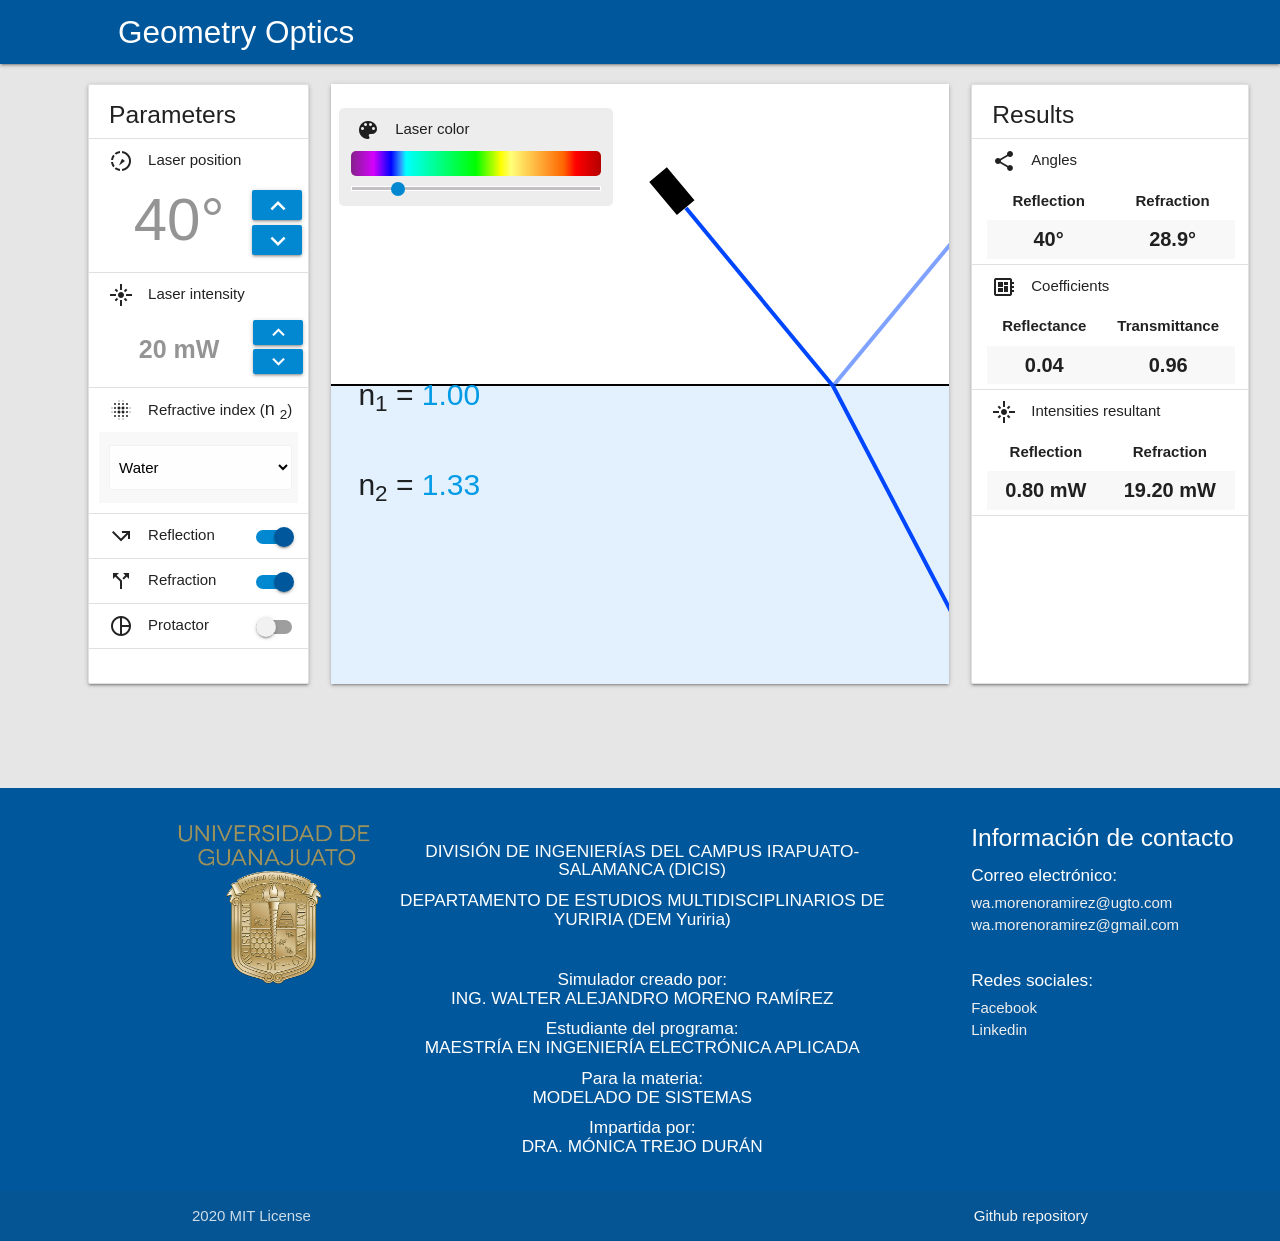
==== commit 5a851d2a: "Version 1.1.4 Add a laser figure how the source of laser and fix different issues." ====
--- a/index.html
+++ b/index.html
@@ -50,7 +50,7 @@
                         
                         <div class="container-laser-position">
                             <div class="input-field laser-rotation-input">
-                                <input placeholder="Laser rotation" id="txtLaserPosition" type="text" class="validate" value="35°">
+                                <input disabled placeholder="Laser rotation" id="txtLaserPosition" type="text" class="validate" value="40°">
                             </div>
 
                             <div class="position-buttons">
@@ -66,7 +66,7 @@
 
                         <div class="container-laser-position">
                             <div class="input-field laser-rotation-input">
-                                <input id="txt-laser-intensity" type="text" class="validate" value="20 mW">
+                                <input disabled id="txt-laser-intensity" type="text" class="validate" value="20 mW">
                             </div>
 
                             <div class="position-intensity-buttons">
@@ -175,7 +175,8 @@
             <!-- Pizarron para pintar las simulaciones -->
             <div class="col m6 l6">
                 <div class="container-svg">
-                    <svg id="svg_paint" height="100%" width="100%"> </svg>
+                    <svg id="svg_paint" height="100%" width="100%">
+                    </svg>
                 </div>
     
                 <img src="Resource/images/transportador.png" id="img-transportador" class="img-transportador">
--- a/Resource/css/App.css
+++ b/Resource/css/App.css
@@ -187,7 +187,7 @@
 }
 
 .table-refractive-indices{
-    margin: 0 5px 5px -10px;
+    margin: 5% 5px 5px -10px;
     width: 100%;
 }
 
@@ -229,7 +229,10 @@
 }
 
 .container-laser-position{
-    padding: 0px 15px 0 8% !important;
+    padding: 2px 2px 2px 2px !important;
+    margin-left: -8%;
+    text-align: center;
+    
 }
 
 .laser-intensity{
@@ -305,7 +308,7 @@
 }
 
 .color-box{
-    width: 300px;
+    width: 250px;
     height: 25px;
     background-color: rgb(220, 220, 220);
     border-radius: 5px;
@@ -319,8 +322,8 @@
 .color-slider-container{
     position: absolute;
     top: 12%;
-    left: 26.2%;
-    padding: 5px 10px 5px 10px;
+    left: 26.5%;
+    padding: 5px 12px 5px 12px;
     background-color: rgba(220, 220, 220, 0.5);
     border-radius: 5px;
     z-index: 15;
